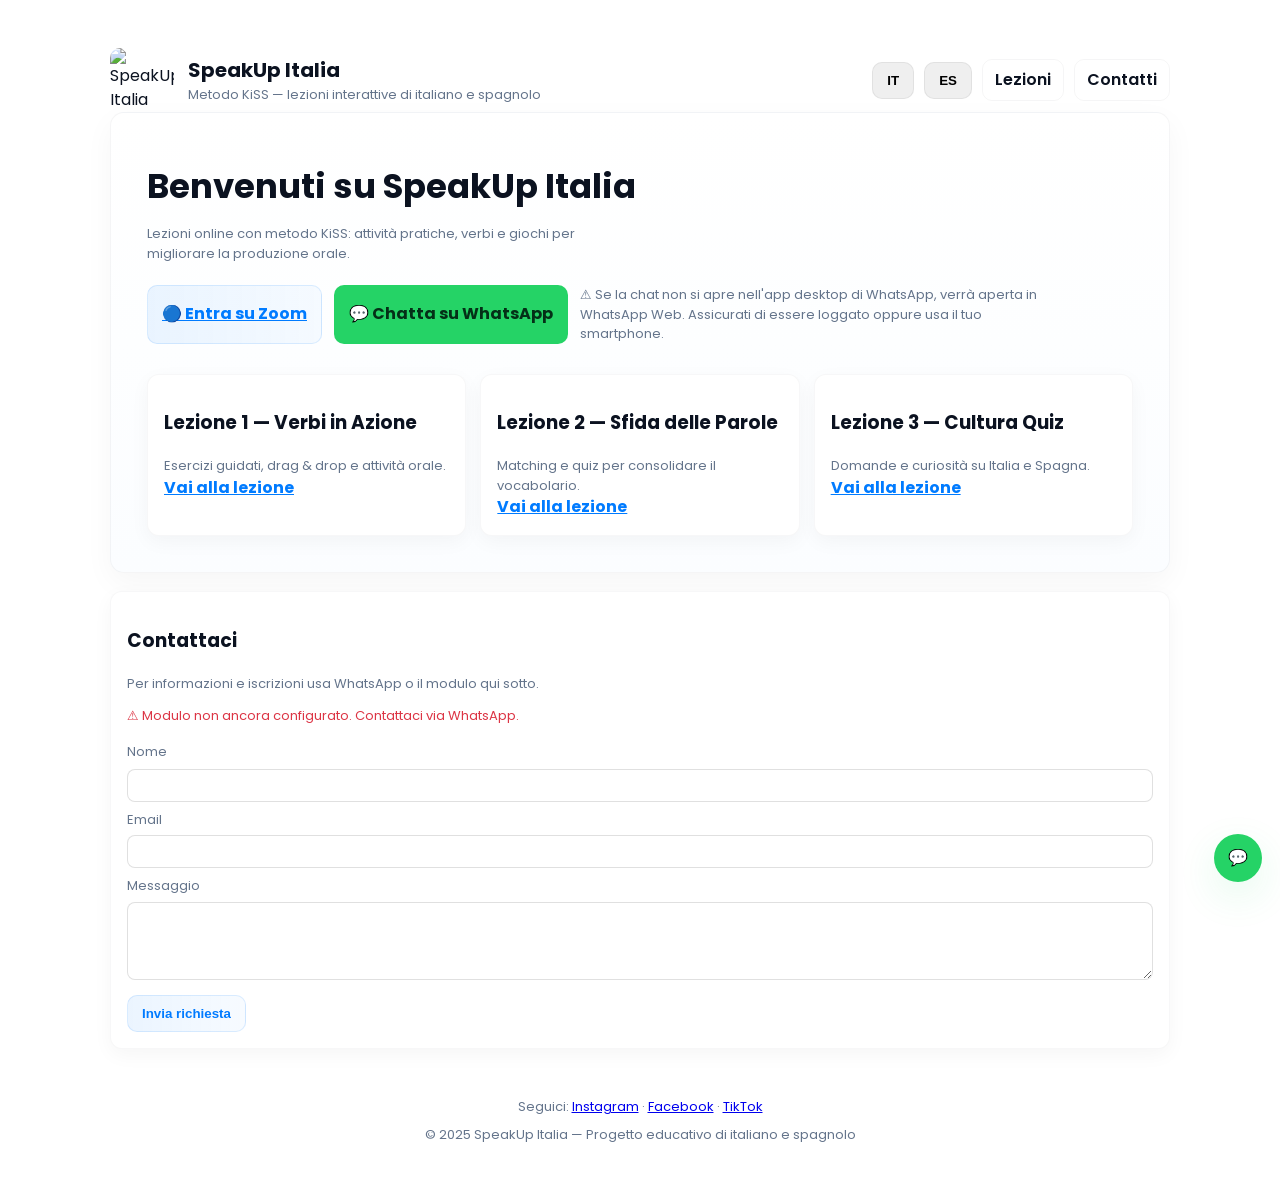
==== index.html @ 0af46bfa "Add files via upload" ====
<!doctype html>
<html lang="it">
<head>
<meta charset="utf-8" />
<meta name="viewport" content="width=device-width,initial-scale=1" />
<title>SpeakUp Italia — Metodo KiSS</title>
<meta name="description" content="SpeakUp Italia - lezioni interattive online di italiano e spagnolo con il metodo KiSS. Verbi, giochi e attività pratiche." />
<meta name="keywords" content="italiano, spagnolo, lezioni online, KiSS, verbi, giochi linguistici" />
<link rel="icon" href="assets/favicon.png" sizes="32x32" />
<meta property="og:title" content="SpeakUp Italia — Metodo KiSS" />
<meta property="og:description" content="Lezioni interattive online di italiano e spagnolo: verbi, giochi e attività pratiche." />
<meta property="og:image" content="assets/logo.png" />
<meta property="og:type" content="website" />
<meta name="twitter:card" content="summary_large_image" />
<link rel="stylesheet" href="style.css" />
</head>
<body>
<audio id="success-sound" src="assets/success.wav" preload="auto"></audio>
<div class="container">
  <header class="header" role="banner">
    <div class="brand" role="img" aria-label="Logo SpeakUp Italia">
      <img src="assets/logo.png" alt="SpeakUp Italia logo" />
      <div>
        <h1>SpeakUp Italia</h1>
        <div class="small">Metodo KiSS — lezioni interattive di italiano e spagnolo</div>
      </div>
    </div>
    <nav class="nav" role="navigation" aria-label="Main navigation">
      <button id="to-it" class="btn" aria-pressed="true">IT</button>
      <button id="to-es" class="btn" aria-pressed="false">ES</button>
      <a class="btn" href="#lezioni">Lezioni</a>
      <a class="btn" href="#contatti">Contatti</a>
    </nav>
  </header>

  <main>
    <section class="hero" id="home" aria-labelledby="hero-title">
      <img src="assets/logo.png" class="logo-hero" alt="" aria-hidden="true" />
      <h2 id="hero-title">Benvenuti su SpeakUp Italia</h2>
      <p class="small" data-lang="it">Lezioni online con metodo KiSS: attività pratiche, verbi e giochi per migliorare la produzione orale.</p>
      <p class="small" data-lang="es" style="display:none">Clases online con método KiSS: actividades prácticas, verbos y juegos para mejorar la producción oral.</p>

      <div class="actions">
        <a class="btn btn-blue link-blue" href="https://us05web.zoom.us/j/85152068635?pwd=VWI550PTkO1hnnttNRE9ayTUAIPUbB.1" target="_blank" rel="noopener">🔵 Entra su Zoom</a>
        <a class="btn btn-whatsapp whatsapp-link" href="#" data-lang="it">💬 Chatta su WhatsApp</a>
        <a class="btn btn-whatsapp whatsapp-link" href="#" data-lang="es" style="display:none">💬 Chatea en WhatsApp</a>

        <p data-lang="it" class="small">
          ⚠️ Se la chat non si apre nell'app desktop di WhatsApp, verrà aperta in WhatsApp Web.
          Assicurati di essere loggato oppure usa il tuo smartphone.
        </p>
        <p data-lang="es" class="small" style="display:none">
          ⚠️ Si el chat no se abre en la aplicación de escritorio de WhatsApp, se abrirá en WhatsApp Web.
          Asegúrate de haber iniciado sesión o usa tu teléfono móvil.
        </p>
      </div>

      <div class="cards" id="lezioni" aria-label="Lezioni">
        <article class="card">
          <h3>Lezione 1 — Verbi in Azione</h3>
          <p class="small">Esercizi guidati, drag &amp; drop e attività orale.</p>
          <p><a class="link-blue" href="game1.html">Vai alla lezione</a></p>
        </article>
        <article class="card">
          <h3>Lezione 2 — Sfida delle Parole</h3>
          <p class="small">Matching e quiz per consolidare il vocabolario.</p>
          <p><a class="link-blue" href="game2.html">Vai alla lezione</a></p>
        </article>
        <article class="card">
          <h3>Lezione 3 — Cultura Quiz</h3>
          <p class="small">Domande e curiosità su Italia e Spagna.</p>
          <p><a class="link-blue" href="game3.html">Vai alla lezione</a></p>
        </article>
      </div>
    </section>

    <section id="contatti" style="margin-top:18px">
      <div class="card">
        <h3>Contattaci</h3>
        <p class="small">Per informazioni e iscrizioni usa WhatsApp o il modulo qui sotto.</p>
        <!-- ⚠️ Sostituisci "your-form-id" con il tuo ID Formspree reale -->
        <form action="https://formspree.io/f/your-form-id" method="POST" novalidate>
          <label class="small">Nome<br>
            <input name="name" required minlength="2" autocomplete="name"
              style="width:100%;padding:8px;margin-top:6px;border-radius:8px;border:1px solid rgba(0,0,0,0.12)">
          </label>
          <label class="small" style="display:block;margin-top:8px">Email<br>
            <input type="email" name="email" required autocomplete="email"
              style="width:100%;padding:8px;margin-top:6px;border-radius:8px;border:1px solid rgba(0,0,0,0.12)">
          </label>
          <label class="small" style="display:block;margin-top:8px">Messaggio<br>
            <textarea name="message" rows="4" required minlength="10"
              style="width:100%;padding:8px;margin-top:6px;border-radius:8px;border:1px solid rgba(0,0,0,0.12)"></textarea>
          </label>
          <div style="margin-top:10px">
            <button class="btn btn-blue" type="submit">Invia richiesta</button>
          </div>
        </form>
      </div>
    </section>
  </main>

  <footer class="footer">
    <div class="small" id="social">
      Seguici:
      <a href="https://www.instagram.com/speakupitalian?igsh=MTh2dGd5anRtajkzNg==" target="_blank" rel="noopener">Instagram</a> ·
      <a href="https://facebook.com" target="_blank" rel="noopener">Facebook</a> ·
      <a href="https://tiktok.com" target="_blank" rel="noopener">TikTok</a>
    </div>
    <div class="small" style="margin-top:8px">© 2025 SpeakUp Italia — Progetto educativo di italiano e spagnolo</div>
  </footer>
</div>

<a class="whatsapp-fab whatsapp-link" href="#" aria-label="Apri WhatsApp">💬</a>

<!-- app.js unificato — non includere script.js -->
<script src="app.js"></script>
</body>
</html>
---- style.css ----
/* style.css - SpeakUpItalia Pro */
@import url('https://fonts.googleapis.com/css2?family=Poppins:wght@300;400;600;700&display=swap');
:root{
  --bg:#ffffff; --muted:#64748b; --text:#0b1220; --accent:#ff6b6b; --blue:#007bff; --success:#25D366;
  --radius:12px; --maxw:1100px; --glass: rgba(2,6,23,0.04);
}
*{box-sizing:border-box}
html,body{height:100%}
body{margin:0;font-family:'Poppins',system-ui,-apple-system,Segoe UI,Roboto,Arial;background:var(--bg);color:var(--text);-webkit-font-smoothing:antialiased;line-height:1.5}
.container{max-width:var(--maxw);margin:28px auto;padding:20px}
.header{display:flex;align-items:center;justify-content:space-between;gap:20px}
.brand{display:flex;align-items:center;gap:14px}
.brand img{width:64px;height:64px;object-fit:contain;border-radius:10px}
.brand h1{font-size:20px;margin:0}
.nav{display:flex;gap:10px;align-items:center}
.nav a{padding:8px 12px;border-radius:10px;text-decoration:none;color:var(--text);font-weight:600;border:1px solid rgba(11,18,32,0.04);background:transparent}
.hero{display:flex;flex-direction:column;gap:12px;padding:36px;border-radius:14px;border:1px solid rgba(11,18,32,0.04);box-shadow:0 10px 30px rgba(2,6,23,0.04);background:linear-gradient(180deg,#ffffff,#fbfdff)}
.logo-hero{width:220px;max-width:48%;transition:transform .6s ease,opacity .6s ease;transform-origin:center;opacity:0;transform:translateY(-10px) scale(.98)}
.hero h2{font-size:34px;margin:0}
.hero p{color:var(--muted);margin:0;max-width:60ch}
.actions{margin-top:10px;display:flex;gap:12px;flex-wrap:wrap}
.btn{display:inline-flex;align-items:center;gap:10px;padding:10px 14px;border-radius:10px;text-decoration:none;font-weight:700;border:1px solid rgba(0,0,0,0.06);cursor:pointer}
.btn-blue{background:linear-gradient(90deg, rgba(0,123,255,0.08), rgba(0,123,255,0.03));color:var(--blue);border-color:rgba(0,123,255,0.12)}
.btn-whatsapp{background:var(--success);color:#043017;border-color:rgba(37,211,102,0.12)}
.cards{display:grid;grid-template-columns:repeat(auto-fit,minmax(220px,1fr));gap:14px;margin-top:18px}
.card{padding:16px;border-radius:12px;background:#fff;border:1px solid rgba(11,18,32,0.03);box-shadow:0 6px 20px rgba(2,6,23,0.04)}
.footer{margin-top:28px;color:var(--muted);font-size:13px;text-align:center;padding:20px}
.whatsapp-fab{position:fixed;right:18px;bottom:18px;background:var(--success);color:#043017;padding:12px 14px;border-radius:999px;text-decoration:none;font-weight:700;box-shadow:0 14px 40px rgba(37,211,102,0.12)}
.link-blue{color:var(--blue);text-decoration:underline;font-weight:700}
.resource{background:linear-gradient(180deg,rgba(0,0,0,0.01),rgba(0,0,0,0.00));padding:12px;border-radius:10px;border:1px solid rgba(0,0,0,0.03);}
.small{font-size:13px;color:var(--muted)}

/* animations */
@keyframes fadeUp { from{opacity:0;transform:translateY(12px)} to{opacity:1;transform:translateY(0)} }
.animate-in{animation:fadeUp .6s ease-out forwards}

/* responsive */
@media(max-width:980px){ .hero{padding:20px} .brand img{width:52px;height:52px} .hero h2{font-size:24px} .logo-hero{width:160px} .container{padding:12px} }
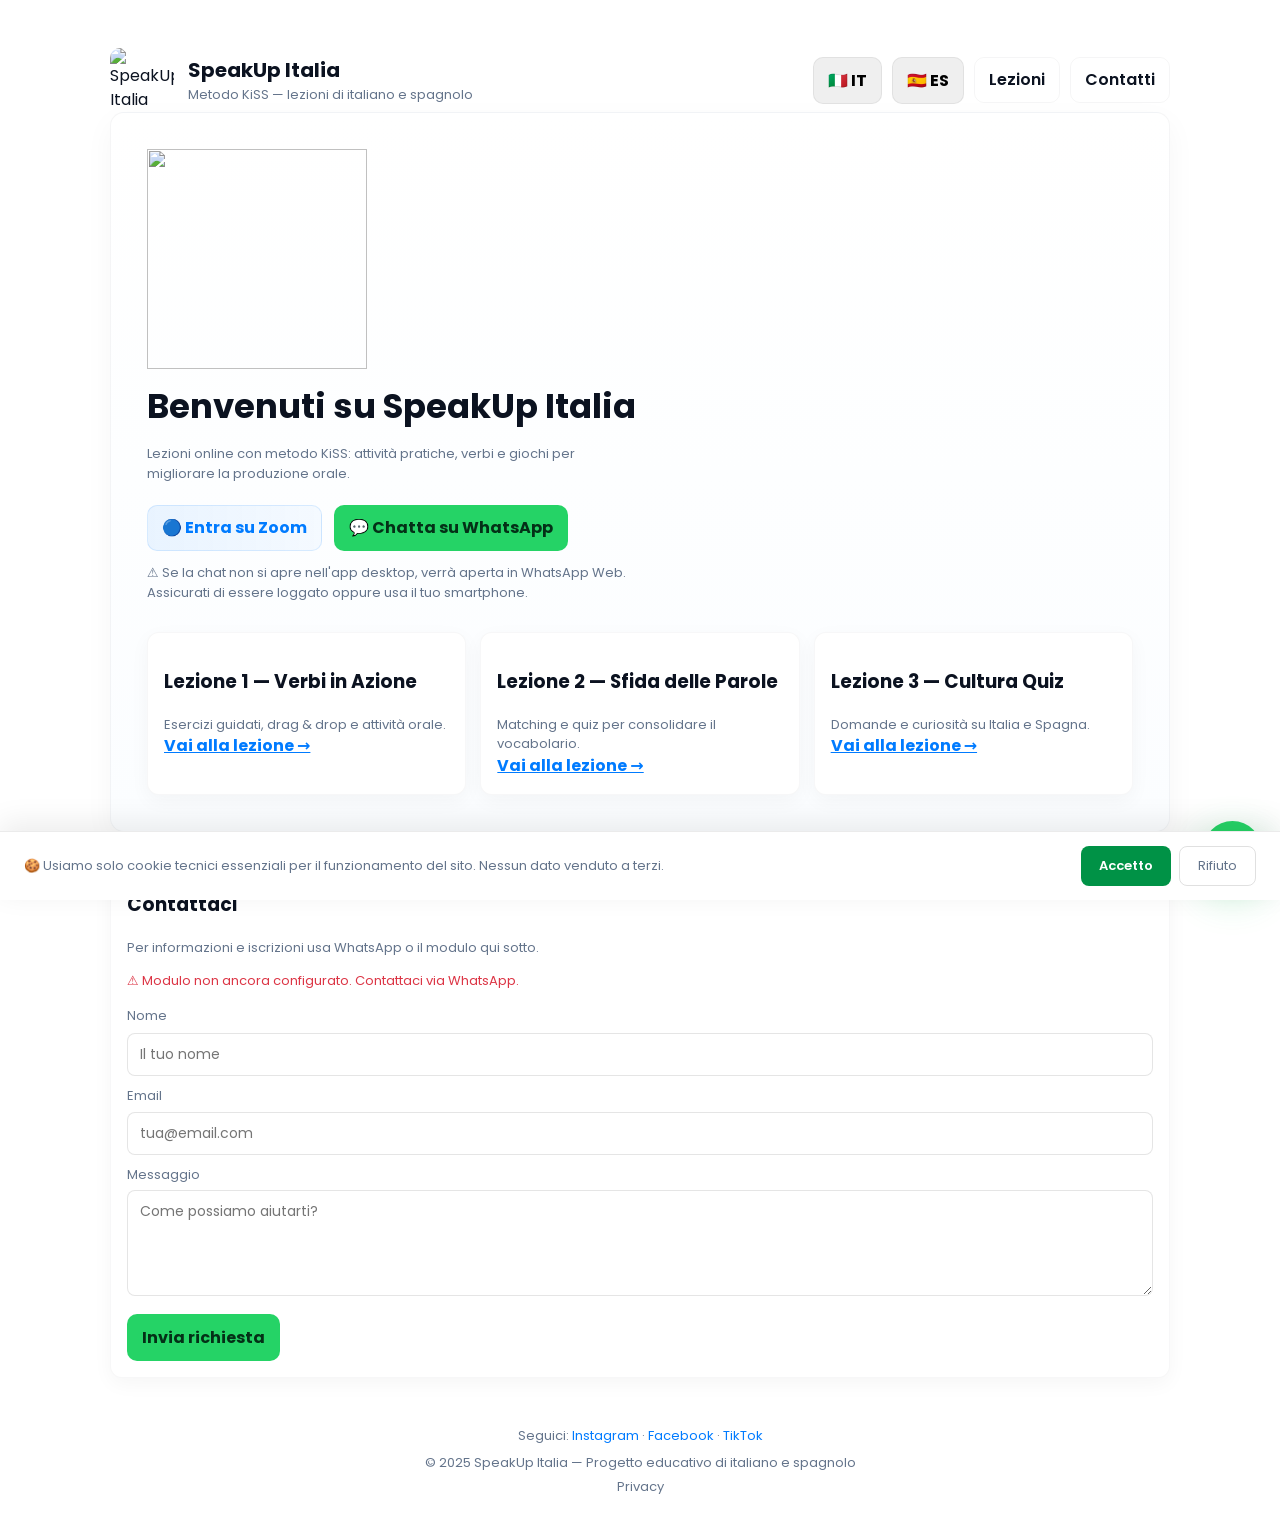
==== commit 42d9ca1c: "Add files via upload" ====
--- a/index.html
+++ b/index.html
@@ -1,119 +1,187 @@
 <!doctype html>
 <html lang="it">
 <head>
-<meta charset="utf-8" />
-<meta name="viewport" content="width=device-width,initial-scale=1" />
-<title>SpeakUp Italia — Metodo KiSS</title>
-<meta name="description" content="SpeakUp Italia - lezioni interattive online di italiano e spagnolo con il metodo KiSS. Verbi, giochi e attività pratiche." />
-<meta name="keywords" content="italiano, spagnolo, lezioni online, KiSS, verbi, giochi linguistici" />
-<link rel="icon" href="assets/favicon.png" sizes="32x32" />
-<meta property="og:title" content="SpeakUp Italia — Metodo KiSS" />
-<meta property="og:description" content="Lezioni interattive online di italiano e spagnolo: verbi, giochi e attività pratiche." />
-<meta property="og:image" content="assets/logo.png" />
-<meta property="og:type" content="website" />
-<meta name="twitter:card" content="summary_large_image" />
-<link rel="stylesheet" href="style.css" />
+<meta charset="utf-8"/>
+<meta name="viewport" content="width=device-width,initial-scale=1"/>
+<title>SpeakUp Italia — Metodo KiSS · Italiano e Spagnolo Online</title>
+<meta name="description" content="Lezioni interattive di italiano e spagnolo con il metodo KiSS. Verbi, giochi e conversazione reale con docenti esperti."/>
+<meta name="keywords" content="italiano online, spagnolo online, lezioni italiano, metodo KiSS, verbi italiano, corsi lingua"/>
+
+<!-- Canonical + SEO -->
+<link rel="canonical" href="https://speakupitalia.com/"/>
+
+<!-- Favicon + PWA Manifest -->
+<link rel="icon" href="assets/favicon.png" sizes="32x32"/>
+<link rel="apple-touch-icon" href="assets/logo.png"/>
+<link rel="manifest" href="manifest.json"/>
+<meta name="theme-color" content="#009246"/>
+<meta name="mobile-web-app-capable" content="yes"/>
+<meta name="apple-mobile-web-app-capable" content="yes"/>
+<meta name="apple-mobile-web-app-status-bar-style" content="default"/>
+<meta name="apple-mobile-web-app-title" content="SpeakUp Italia"/>
+
+<!-- Open Graph -->
+<meta property="og:title" content="SpeakUp Italia — Metodo KiSS"/>
+<meta property="og:description" content="Lezioni interattive online di italiano e spagnolo: verbi, giochi e attività pratiche."/>
+<meta property="og:image" content="https://speakupitalia.com/assets/logo.png"/>
+<meta property="og:url" content="https://speakupitalia.com/"/>
+<meta property="og:type" content="website"/>
+<meta property="og:locale" content="it_IT"/>
+<meta property="og:site_name" content="SpeakUp Italia"/>
+
+<!-- Twitter Card -->
+<meta name="twitter:card" content="summary_large_image"/>
+<meta name="twitter:title" content="SpeakUp Italia — Metodo KiSS"/>
+<meta name="twitter:description" content="Lezioni interattive di italiano e spagnolo online."/>
+<meta name="twitter:image" content="https://speakupitalia.com/assets/logo.png"/>
+
+<!-- Security headers via meta -->
+<meta http-equiv="X-Content-Type-Options" content="nosniff"/>
+<meta http-equiv="Referrer-Policy" content="strict-origin-when-cross-origin"/>
+
+<!-- Performance: preconnect Google Fonts -->
+<link rel="preconnect" href="https://fonts.googleapis.com"/>
+<link rel="preconnect" href="https://fonts.gstatic.com" crossorigin/>
+<link href="https://fonts.googleapis.com/css2?family=Cormorant+Garamond:ital,wght@0,600;0,700;1,400;1,600&family=DM+Sans:wght@300;400;500;600&display=swap" rel="stylesheet"/>
+
+<!-- Styles -->
+<link rel="stylesheet" href="style.css"/>
+
+<!-- JSON-LD Structured Data (per Google) -->
+<script type="application/ld+json">
+{
+  "@context": "https://schema.org",
+  "@type": "LanguageSchool",
+  "name": "SpeakUp Italia",
+  "description": "Lezioni interattive di italiano e spagnolo con il metodo KiSS",
+  "url": "https://speakupitalia.com",
+  "logo": "https://speakupitalia.com/assets/logo.png",
+  "sameAs": [
+    "https://www.instagram.com/speakupitalian"
+  ],
+  "contactPoint": {
+    "@type": "ContactPoint",
+    "contactType": "customer support",
+    "availableLanguage": ["Italian","Spanish"]
+  },
+  "offers": {
+    "@type": "Offer",
+    "description": "Lezioni online di italiano e spagnolo",
+    "priceCurrency": "EUR",
+    "availability": "https://schema.org/InStock"
+  }
+}
+</script>
 </head>
 <body>
+
+<!-- Skip to main content (accessibilità tastiera) -->
+<a class="skip-link" href="#main-content">Salta al contenuto principale</a>
+
 <audio id="success-sound" src="assets/success.wav" preload="auto"></audio>
+
 <div class="container">
   <header class="header" role="banner">
     <div class="brand" role="img" aria-label="Logo SpeakUp Italia">
-      <img src="assets/logo.png" alt="SpeakUp Italia logo" />
+      <img src="assets/logo.png" alt="SpeakUp Italia logo" width="64" height="64"/>
       <div>
         <h1>SpeakUp Italia</h1>
-        <div class="small">Metodo KiSS — lezioni interattive di italiano e spagnolo</div>
+        <div class="small">Metodo KiSS — lezioni di italiano e spagnolo</div>
       </div>
     </div>
-    <nav class="nav" role="navigation" aria-label="Main navigation">
-      <button id="to-it" class="btn" aria-pressed="true">IT</button>
-      <button id="to-es" class="btn" aria-pressed="false">ES</button>
+
+    <!-- Hamburger toggle (visibile solo mobile) -->
+    <button class="nav-toggle" id="navToggle" aria-label="Apri menu di navigazione" aria-expanded="false" aria-controls="mainNav">
+      <svg viewBox="0 0 24 24" aria-hidden="true">
+        <line x1="3" y1="6"  x2="21" y2="6"/>
+        <line x1="3" y1="12" x2="21" y2="12"/>
+        <line x1="3" y1="18" x2="21" y2="18"/>
+      </svg>
+    </button>
+
+    <nav class="nav" id="mainNav" role="navigation" aria-label="Navigazione principale">
+      <button id="to-it" class="btn" aria-pressed="true">🇮🇹 IT</button>
+      <button id="to-es" class="btn" aria-pressed="false">🇪🇸 ES</button>
       <a class="btn" href="#lezioni">Lezioni</a>
       <a class="btn" href="#contatti">Contatti</a>
     </nav>
   </header>
 
-  <main>
+  <main id="main-content">
     <section class="hero" id="home" aria-labelledby="hero-title">
-      <img src="assets/logo.png" class="logo-hero" alt="" aria-hidden="true" />
+      <img src="assets/logo.png" class="logo-hero" alt="" aria-hidden="true" width="220" height="220" loading="eager"/>
       <h2 id="hero-title">Benvenuti su SpeakUp Italia</h2>
       <p class="small" data-lang="it">Lezioni online con metodo KiSS: attività pratiche, verbi e giochi per migliorare la produzione orale.</p>
       <p class="small" data-lang="es" style="display:none">Clases online con método KiSS: actividades prácticas, verbos y juegos para mejorar la producción oral.</p>
 
       <div class="actions">
-        <a class="btn btn-blue link-blue" href="https://us05web.zoom.us/j/85152068635?pwd=VWI550PTkO1hnnttNRE9ayTUAIPUbB.1" target="_blank" rel="noopener">🔵 Entra su Zoom</a>
-        <a class="btn btn-whatsapp whatsapp-link" href="#" data-lang="it">💬 Chatta su WhatsApp</a>
-        <a class="btn btn-whatsapp whatsapp-link" href="#" data-lang="es" style="display:none">💬 Chatea en WhatsApp</a>
+        <a class="btn btn-blue" href="https://us05web.zoom.us/j/85152068635?pwd=VWI550PTkO1hnnttNRE9ayTUAIPUbB.1" target="_blank" rel="noopener noreferrer">🔵 Entra su Zoom</a>
+        <a class="btn btn-whatsapp whatsapp-link" href="#" data-lang="it" rel="noopener noreferrer">💬 Chatta su WhatsApp</a>
+        <a class="btn btn-whatsapp whatsapp-link" href="#" data-lang="es" style="display:none" rel="noopener noreferrer">💬 Chatea en WhatsApp</a>
+      </div>
+      <p data-lang="it" class="small">⚠️ Se la chat non si apre nell'app desktop, verrà aperta in WhatsApp Web. Assicurati di essere loggato oppure usa il tuo smartphone.</p>
+      <p data-lang="es" class="small" style="display:none">⚠️ Si el chat no se abre en el escritorio, se abrirá en WhatsApp Web. Asegúrate de haber iniciado sesión o usa tu smartphone.</p>
 
-        <p data-lang="it" class="small">
-          ⚠️ Se la chat non si apre nell'app desktop di WhatsApp, verrà aperta in WhatsApp Web.
-          Assicurati di essere loggato oppure usa il tuo smartphone.
-        </p>
-        <p data-lang="es" class="small" style="display:none">
-          ⚠️ Si el chat no se abre en la aplicación de escritorio de WhatsApp, se abrirá en WhatsApp Web.
-          Asegúrate de haber iniciado sesión o usa tu teléfono móvil.
-        </p>
-      </div>
-
-      <div class="cards" id="lezioni" aria-label="Lezioni">
+      <!-- Lezioni -->
+      <div class="cards" id="lezioni" aria-label="Lezioni disponibili">
         <article class="card">
           <h3>Lezione 1 — Verbi in Azione</h3>
           <p class="small">Esercizi guidati, drag &amp; drop e attività orale.</p>
-          <p><a class="link-blue" href="game1.html">Vai alla lezione</a></p>
+          <p><a class="link-blue" href="game1.html">Vai alla lezione →</a></p>
         </article>
         <article class="card">
           <h3>Lezione 2 — Sfida delle Parole</h3>
           <p class="small">Matching e quiz per consolidare il vocabolario.</p>
-          <p><a class="link-blue" href="game2.html">Vai alla lezione</a></p>
+          <p><a class="link-blue" href="game2.html">Vai alla lezione →</a></p>
         </article>
         <article class="card">
           <h3>Lezione 3 — Cultura Quiz</h3>
           <p class="small">Domande e curiosità su Italia e Spagna.</p>
-          <p><a class="link-blue" href="game3.html">Vai alla lezione</a></p>
+          <p><a class="link-blue" href="game3.html">Vai alla lezione →</a></p>
         </article>
       </div>
     </section>
 
-    <section id="contatti" style="margin-top:18px">
+    <section id="contatti" style="margin-top:24px" aria-labelledby="contatti-title">
       <div class="card">
-        <h3>Contattaci</h3>
+        <h3 id="contatti-title">Contattaci</h3>
         <p class="small">Per informazioni e iscrizioni usa WhatsApp o il modulo qui sotto.</p>
-        <!-- ⚠️ Sostituisci "your-form-id" con il tuo ID Formspree reale -->
-        <form action="https://formspree.io/f/your-form-id" method="POST" novalidate>
+        <!-- ⚠️ Sostituisci "your-form-id" con il tuo ID Formspree reale su formspree.io -->
+        <form class="contact-form" action="https://formspree.io/f/your-form-id" method="POST" novalidate>
           <label class="small">Nome<br>
-            <input name="name" required minlength="2" autocomplete="name"
-              style="width:100%;padding:8px;margin-top:6px;border-radius:8px;border:1px solid rgba(0,0,0,0.12)">
+            <input name="name" type="text" required minlength="2" autocomplete="name" placeholder="Il tuo nome"/>
           </label>
-          <label class="small" style="display:block;margin-top:8px">Email<br>
-            <input type="email" name="email" required autocomplete="email"
-              style="width:100%;padding:8px;margin-top:6px;border-radius:8px;border:1px solid rgba(0,0,0,0.12)">
+          <label class="small" style="display:block;margin-top:10px">Email<br>
+            <input type="email" name="email" required autocomplete="email" placeholder="tua@email.com"/>
           </label>
-          <label class="small" style="display:block;margin-top:8px">Messaggio<br>
-            <textarea name="message" rows="4" required minlength="10"
-              style="width:100%;padding:8px;margin-top:6px;border-radius:8px;border:1px solid rgba(0,0,0,0.12)"></textarea>
+          <label class="small" style="display:block;margin-top:10px">Messaggio<br>
+            <textarea name="message" rows="4" required minlength="10" placeholder="Come possiamo aiutarti?"></textarea>
           </label>
-          <div style="margin-top:10px">
-            <button class="btn btn-blue" type="submit">Invia richiesta</button>
+          <div style="margin-top:12px">
+            <button class="btn btn-whatsapp" type="submit">Invia richiesta</button>
           </div>
         </form>
       </div>
     </section>
   </main>
 
-  <footer class="footer">
+  <footer class="footer" role="contentinfo">
     <div class="small" id="social">
       Seguici:
-      <a href="https://www.instagram.com/speakupitalian?igsh=MTh2dGd5anRtajkzNg==" target="_blank" rel="noopener">Instagram</a> ·
-      <a href="https://facebook.com" target="_blank" rel="noopener">Facebook</a> ·
-      <a href="https://tiktok.com" target="_blank" rel="noopener">TikTok</a>
+      <a href="https://www.instagram.com/speakupitalian?igsh=MTh2dGd5anRtajkzNg==" target="_blank" rel="noopener noreferrer" aria-label="Instagram SpeakUp Italia">Instagram</a> ·
+      <a href="https://facebook.com" target="_blank" rel="noopener noreferrer" aria-label="Facebook SpeakUp Italia">Facebook</a> ·
+      <a href="https://tiktok.com" target="_blank" rel="noopener noreferrer" aria-label="TikTok SpeakUp Italia">TikTok</a>
     </div>
     <div class="small" style="margin-top:8px">© 2025 SpeakUp Italia — Progetto educativo di italiano e spagnolo</div>
+    <div class="small" style="margin-top:4px">
+      <a href="404.html" style="color:var(--muted)">Privacy</a>
+    </div>
   </footer>
 </div>
 
-<a class="whatsapp-fab whatsapp-link" href="#" aria-label="Apri WhatsApp">💬</a>
+<!-- Floating WhatsApp -->
+<a class="whatsapp-fab whatsapp-link" href="#" aria-label="Chatta con noi su WhatsApp">💬</a>
 
-<!-- app.js unificato — non includere script.js -->
 <script src="app.js"></script>
 </body>
 </html>
--- a/style.css
+++ b/style.css
@@ -1,38 +1,253 @@
-/* style.css - SpeakUpItalia Pro */
+/* style.css — SpeakUp Italia v3 */
 @import url('https://fonts.googleapis.com/css2?family=Poppins:wght@300;400;600;700&display=swap');
-:root{
-  --bg:#ffffff; --muted:#64748b; --text:#0b1220; --accent:#ff6b6b; --blue:#007bff; --success:#25D366;
-  --radius:12px; --maxw:1100px; --glass: rgba(2,6,23,0.04);
-}
-*{box-sizing:border-box}
-html,body{height:100%}
-body{margin:0;font-family:'Poppins',system-ui,-apple-system,Segoe UI,Roboto,Arial;background:var(--bg);color:var(--text);-webkit-font-smoothing:antialiased;line-height:1.5}
-.container{max-width:var(--maxw);margin:28px auto;padding:20px}
-.header{display:flex;align-items:center;justify-content:space-between;gap:20px}
-.brand{display:flex;align-items:center;gap:14px}
-.brand img{width:64px;height:64px;object-fit:contain;border-radius:10px}
-.brand h1{font-size:20px;margin:0}
-.nav{display:flex;gap:10px;align-items:center}
-.nav a{padding:8px 12px;border-radius:10px;text-decoration:none;color:var(--text);font-weight:600;border:1px solid rgba(11,18,32,0.04);background:transparent}
-.hero{display:flex;flex-direction:column;gap:12px;padding:36px;border-radius:14px;border:1px solid rgba(11,18,32,0.04);box-shadow:0 10px 30px rgba(2,6,23,0.04);background:linear-gradient(180deg,#ffffff,#fbfdff)}
-.logo-hero{width:220px;max-width:48%;transition:transform .6s ease,opacity .6s ease;transform-origin:center;opacity:0;transform:translateY(-10px) scale(.98)}
-.hero h2{font-size:34px;margin:0}
-.hero p{color:var(--muted);margin:0;max-width:60ch}
-.actions{margin-top:10px;display:flex;gap:12px;flex-wrap:wrap}
-.btn{display:inline-flex;align-items:center;gap:10px;padding:10px 14px;border-radius:10px;text-decoration:none;font-weight:700;border:1px solid rgba(0,0,0,0.06);cursor:pointer}
-.btn-blue{background:linear-gradient(90deg, rgba(0,123,255,0.08), rgba(0,123,255,0.03));color:var(--blue);border-color:rgba(0,123,255,0.12)}
-.btn-whatsapp{background:var(--success);color:#043017;border-color:rgba(37,211,102,0.12)}
-.cards{display:grid;grid-template-columns:repeat(auto-fit,minmax(220px,1fr));gap:14px;margin-top:18px}
-.card{padding:16px;border-radius:12px;background:#fff;border:1px solid rgba(11,18,32,0.03);box-shadow:0 6px 20px rgba(2,6,23,0.04)}
-.footer{margin-top:28px;color:var(--muted);font-size:13px;text-align:center;padding:20px}
-.whatsapp-fab{position:fixed;right:18px;bottom:18px;background:var(--success);color:#043017;padding:12px 14px;border-radius:999px;text-decoration:none;font-weight:700;box-shadow:0 14px 40px rgba(37,211,102,0.12)}
-.link-blue{color:var(--blue);text-decoration:underline;font-weight:700}
-.resource{background:linear-gradient(180deg,rgba(0,0,0,0.01),rgba(0,0,0,0.00));padding:12px;border-radius:10px;border:1px solid rgba(0,0,0,0.03);}
-.small{font-size:13px;color:var(--muted)}
-
-/* animations */
-@keyframes fadeUp { from{opacity:0;transform:translateY(12px)} to{opacity:1;transform:translateY(0)} }
-.animate-in{animation:fadeUp .6s ease-out forwards}
-
-/* responsive */
-@media(max-width:980px){ .hero{padding:20px} .brand img{width:52px;height:52px} .hero h2{font-size:24px} .logo-hero{width:160px} .container{padding:12px} }
+
+/* ── VARIABLES ──────────────────────────────────────────────── */
+:root {
+  --bg:#ffffff; --muted:#64748b; --text:#0b1220;
+  --accent:#ff6b6b; --blue:#007bff; --success:#25D366;
+  --it-green:#009246; --it-red:#ce2b37; --gold:#c9a84c;
+  --radius:12px; --maxw:1100px; --glass:rgba(2,6,23,0.04);
+  --nav-h:64px;
+  --focus-ring:0 0 0 3px rgba(0,123,255,0.35);
+}
+
+/* ── DARK MODE ──────────────────────────────────────────────── */
+@media(prefers-color-scheme:dark){
+  :root{
+    --bg:#0e0e12; --text:#f0ece4; --muted:#94a3b8;
+    --glass:rgba(255,255,255,0.04);
+  }
+  body{ background:var(--bg); color:var(--text) }
+  .card{ background:#1a1a22; border-color:rgba(255,255,255,0.06) }
+  .hero{ background:linear-gradient(180deg,#141418,#0f0f14) }
+  .nav a, .btn:not(.btn-blue):not(.btn-whatsapp){ color:var(--text) }
+  .contact-form input,
+  .contact-form textarea{ background:#1a1a22; border-color:rgba(255,255,255,0.1); color:var(--text) }
+  .resource{ background:rgba(255,255,255,0.03); border-color:rgba(255,255,255,0.06) }
+}
+
+/* ── REDUCED MOTION ─────────────────────────────────────────── */
+@media(prefers-reduced-motion:reduce){
+  *, *::before, *::after{
+    animation-duration:0.01ms !important;
+    transition-duration:0.01ms !important;
+  }
+  .logo-hero{ opacity:1 !important; transform:none !important }
+}
+
+/* ── RESET ──────────────────────────────────────────────────── */
+*, *::before, *::after{ box-sizing:border-box }
+html,body{ height:100% }
+body{
+  margin:0;
+  font-family:'Poppins',system-ui,-apple-system,Segoe UI,Roboto,Arial;
+  background:var(--bg); color:var(--text);
+  -webkit-font-smoothing:antialiased; line-height:1.5;
+}
+
+/* ── SKIP LINK (accessibilità) ───────────────────────────────── */
+.skip-link{
+  position:absolute; top:-100px; left:12px;
+  background:var(--blue); color:#fff;
+  padding:8px 14px; border-radius:0 0 8px 8px;
+  font-size:13px; font-weight:600; text-decoration:none;
+  z-index:9999; transition:top .2s;
+}
+.skip-link:focus{ top:0 }
+
+/* ── LAYOUT ─────────────────────────────────────────────────── */
+.container{ max-width:var(--maxw); margin:28px auto; padding:20px }
+
+/* ── HEADER ─────────────────────────────────────────────────── */
+.header{
+  display:flex; align-items:center; justify-content:space-between;
+  gap:20px; position:relative;
+}
+.brand{ display:flex; align-items:center; gap:14px }
+.brand img{ width:64px; height:64px; object-fit:contain; border-radius:10px }
+.brand h1{ font-size:20px; margin:0 }
+
+/* ── NAVIGATION ─────────────────────────────────────────────── */
+.nav{ display:flex; gap:10px; align-items:center }
+.nav a{
+  padding:10px 14px; min-height:44px;
+  border-radius:10px; text-decoration:none;
+  color:var(--text); font-weight:600;
+  border:1px solid rgba(11,18,32,0.04); background:transparent;
+  display:inline-flex; align-items:center;
+  transition:background .2s;
+}
+.nav a:hover{ background:rgba(0,123,255,0.06) }
+.nav a:focus-visible{ box-shadow:var(--focus-ring); outline:none }
+
+/* ── HAMBURGER (mobile) ──────────────────────────────────────── */
+.nav-toggle{
+  display:none; background:none; border:none; cursor:pointer;
+  padding:10px; min-height:44px; min-width:44px;
+  align-items:center; justify-content:center; color:var(--text);
+  border-radius:8px; transition:background .2s;
+}
+.nav-toggle:hover{ background:rgba(0,0,0,0.05) }
+.nav-toggle:focus-visible{ box-shadow:var(--focus-ring); outline:none }
+.nav-toggle svg{ width:22px; height:22px; stroke:currentColor; fill:none; stroke-width:2; stroke-linecap:round }
+
+@media(max-width:680px){
+  .nav-toggle{ display:inline-flex }
+  .nav{
+    display:none; flex-direction:column; align-items:stretch;
+    position:absolute; top:calc(var(--nav-h) + 4px); left:0; right:0;
+    background:var(--bg); border-radius:12px;
+    border:1px solid rgba(0,0,0,0.07);
+    box-shadow:0 12px 40px rgba(0,0,0,0.12);
+    padding:8px; z-index:200;
+  }
+  .nav.open{ display:flex }
+  .nav a{ justify-content:center }
+  button.btn#to-it, button.btn#to-es{ justify-content:center }
+}
+
+/* ── HERO ────────────────────────────────────────────────────── */
+.hero{
+  display:flex; flex-direction:column; gap:12px; padding:36px;
+  border-radius:14px; border:1px solid rgba(11,18,32,0.04);
+  box-shadow:0 10px 30px rgba(2,6,23,0.04);
+  background:linear-gradient(180deg,#ffffff,#fbfdff);
+}
+.logo-hero{
+  width:220px; max-width:48%;
+  transition:transform .6s ease, opacity .6s ease;
+  transform-origin:center; opacity:0; transform:translateY(-10px) scale(.98);
+}
+.hero h2{ font-size:34px; margin:0 }
+.hero p{ color:var(--muted); margin:0; max-width:60ch }
+
+/* ── ACTIONS ─────────────────────────────────────────────────── */
+.actions{ margin-top:10px; display:flex; gap:12px; flex-wrap:wrap; align-items:flex-start }
+
+/* ── BUTTONS ─────────────────────────────────────────────────── */
+.btn{
+  display:inline-flex; align-items:center; gap:10px;
+  padding:10px 14px; min-height:44px;
+  border-radius:10px; text-decoration:none; font-weight:700;
+  border:1px solid rgba(0,0,0,0.06); cursor:pointer;
+  font-family:inherit; font-size:inherit;
+  transition:transform .2s, box-shadow .2s;
+}
+.btn:focus-visible{ box-shadow:var(--focus-ring); outline:none }
+.btn-blue{
+  background:linear-gradient(90deg,rgba(0,123,255,0.08),rgba(0,123,255,0.03));
+  color:var(--blue); border-color:rgba(0,123,255,0.12);
+}
+.btn-whatsapp{
+  background:var(--success); color:#043017;
+  border-color:rgba(37,211,102,0.12);
+}
+.btn-whatsapp:hover{ transform:translateY(-1px); box-shadow:0 6px 20px rgba(37,211,102,0.3) }
+
+/* ── CARDS ────────────────────────────────────────────────────── */
+.cards{
+  display:grid; grid-template-columns:repeat(auto-fit,minmax(220px,1fr));
+  gap:14px; margin-top:18px;
+}
+.card{
+  padding:16px; border-radius:12px; background:#fff;
+  border:1px solid rgba(11,18,32,0.03);
+  box-shadow:0 6px 20px rgba(2,6,23,0.04);
+  transition:transform .25s, box-shadow .25s;
+}
+.card:hover{ transform:translateY(-3px); box-shadow:0 14px 36px rgba(2,6,23,0.09) }
+
+/* ── CONTACT FORM ─────────────────────────────────────────────── */
+.contact-form input,
+.contact-form textarea{
+  width:100%; padding:10px 12px; margin-top:6px;
+  border-radius:8px; border:1px solid rgba(0,0,0,0.1);
+  font-family:inherit; font-size:14px; background:#fff; color:var(--text);
+  transition:border-color .2s, box-shadow .2s;
+}
+.contact-form input:focus,
+.contact-form textarea:focus{
+  outline:none; border-color:var(--blue);
+  box-shadow:var(--focus-ring);
+}
+
+/* ── FOOTER ───────────────────────────────────────────────────── */
+.footer{
+  margin-top:28px; color:var(--muted); font-size:13px;
+  text-align:center; padding:20px;
+}
+.footer a{ color:var(--blue); text-decoration:none }
+.footer a:hover{ text-decoration:underline }
+
+/* ── WHATSAPP FAB ─────────────────────────────────────────────── */
+.whatsapp-fab{
+  position:fixed; right:18px; bottom:18px;
+  background:var(--success); color:#043017;
+  padding:14px 16px; min-height:52px; min-width:52px;
+  border-radius:999px; text-decoration:none; font-weight:700;
+  box-shadow:0 14px 40px rgba(37,211,102,0.3);
+  display:flex; align-items:center; justify-content:center;
+  font-size:22px; z-index:500;
+  transition:transform .25s, box-shadow .25s;
+  animation:fabPop .5s cubic-bezier(.34,1.56,.64,1) 1s both;
+}
+.whatsapp-fab:hover{ transform:scale(1.1); box-shadow:0 18px 50px rgba(37,211,102,0.45) }
+.whatsapp-fab:focus-visible{ box-shadow:var(--focus-ring); outline:none }
+@keyframes fabPop{ from{opacity:0;transform:scale(.4)} to{opacity:1;transform:scale(1)} }
+
+/* ── MISC ─────────────────────────────────────────────────────── */
+.link-blue{ color:var(--blue); text-decoration:underline; font-weight:700 }
+.resource{
+  background:linear-gradient(180deg,rgba(0,0,0,.01),rgba(0,0,0,0));
+  padding:12px; border-radius:10px; border:1px solid rgba(0,0,0,.03);
+}
+.small{ font-size:13px; color:var(--muted) }
+.drop-slot{ transition:border-color .2s, background .2s }
+
+/* ── COOKIE BANNER ───────────────────────────────────────────── */
+.cookie-banner{
+  position:fixed; bottom:0; left:0; right:0; z-index:1000;
+  background:#fff; border-top:1px solid rgba(0,0,0,.08);
+  padding:14px 24px; display:flex; align-items:center;
+  flex-wrap:wrap; gap:12px;
+  box-shadow:0 -8px 30px rgba(0,0,0,.08);
+  animation:slideUp .4s ease both;
+  font-size:13px; color:var(--muted);
+}
+@media(prefers-color-scheme:dark){
+  .cookie-banner{ background:#1a1a22; border-color:rgba(255,255,255,.08) }
+}
+.cookie-banner p{ flex:1; margin:0; min-width:200px }
+.cookie-banner .cookie-btns{ display:flex; gap:8px; flex-shrink:0 }
+.cookie-btn-accept{
+  padding:8px 18px; background:var(--it-green); color:#fff;
+  border:none; border-radius:8px; font-size:13px; font-weight:600;
+  cursor:pointer; min-height:40px; font-family:inherit;
+  transition:background .2s;
+}
+.cookie-btn-accept:hover{ background:#00a84e }
+.cookie-btn-decline{
+  padding:8px 18px; background:transparent; color:var(--muted);
+  border:1px solid rgba(0,0,0,.12); border-radius:8px; font-size:13px;
+  cursor:pointer; min-height:40px; font-family:inherit;
+}
+@keyframes slideUp{ from{transform:translateY(100%)} to{transform:translateY(0)} }
+
+/* ── ANIMATIONS ───────────────────────────────────────────────── */
+@keyframes fadeUp{ from{opacity:0;transform:translateY(12px)} to{opacity:1;transform:translateY(0)} }
+.animate-in{ animation:fadeUp .6s ease-out forwards }
+
+/* ── RESPONSIVE ───────────────────────────────────────────────── */
+@media(max-width:980px){
+  .hero{ padding:20px }
+  .brand img{ width:52px; height:52px }
+  .hero h2{ font-size:24px }
+  .logo-hero{ width:160px }
+  .container{ padding:12px }
+}
+@media(max-width:480px){
+  .hero h2{ font-size:20px }
+  .cards{ grid-template-columns:1fr }
+  .actions{ flex-direction:column }
+  .actions .btn, .actions a{ width:100%; justify-content:center }
+}
